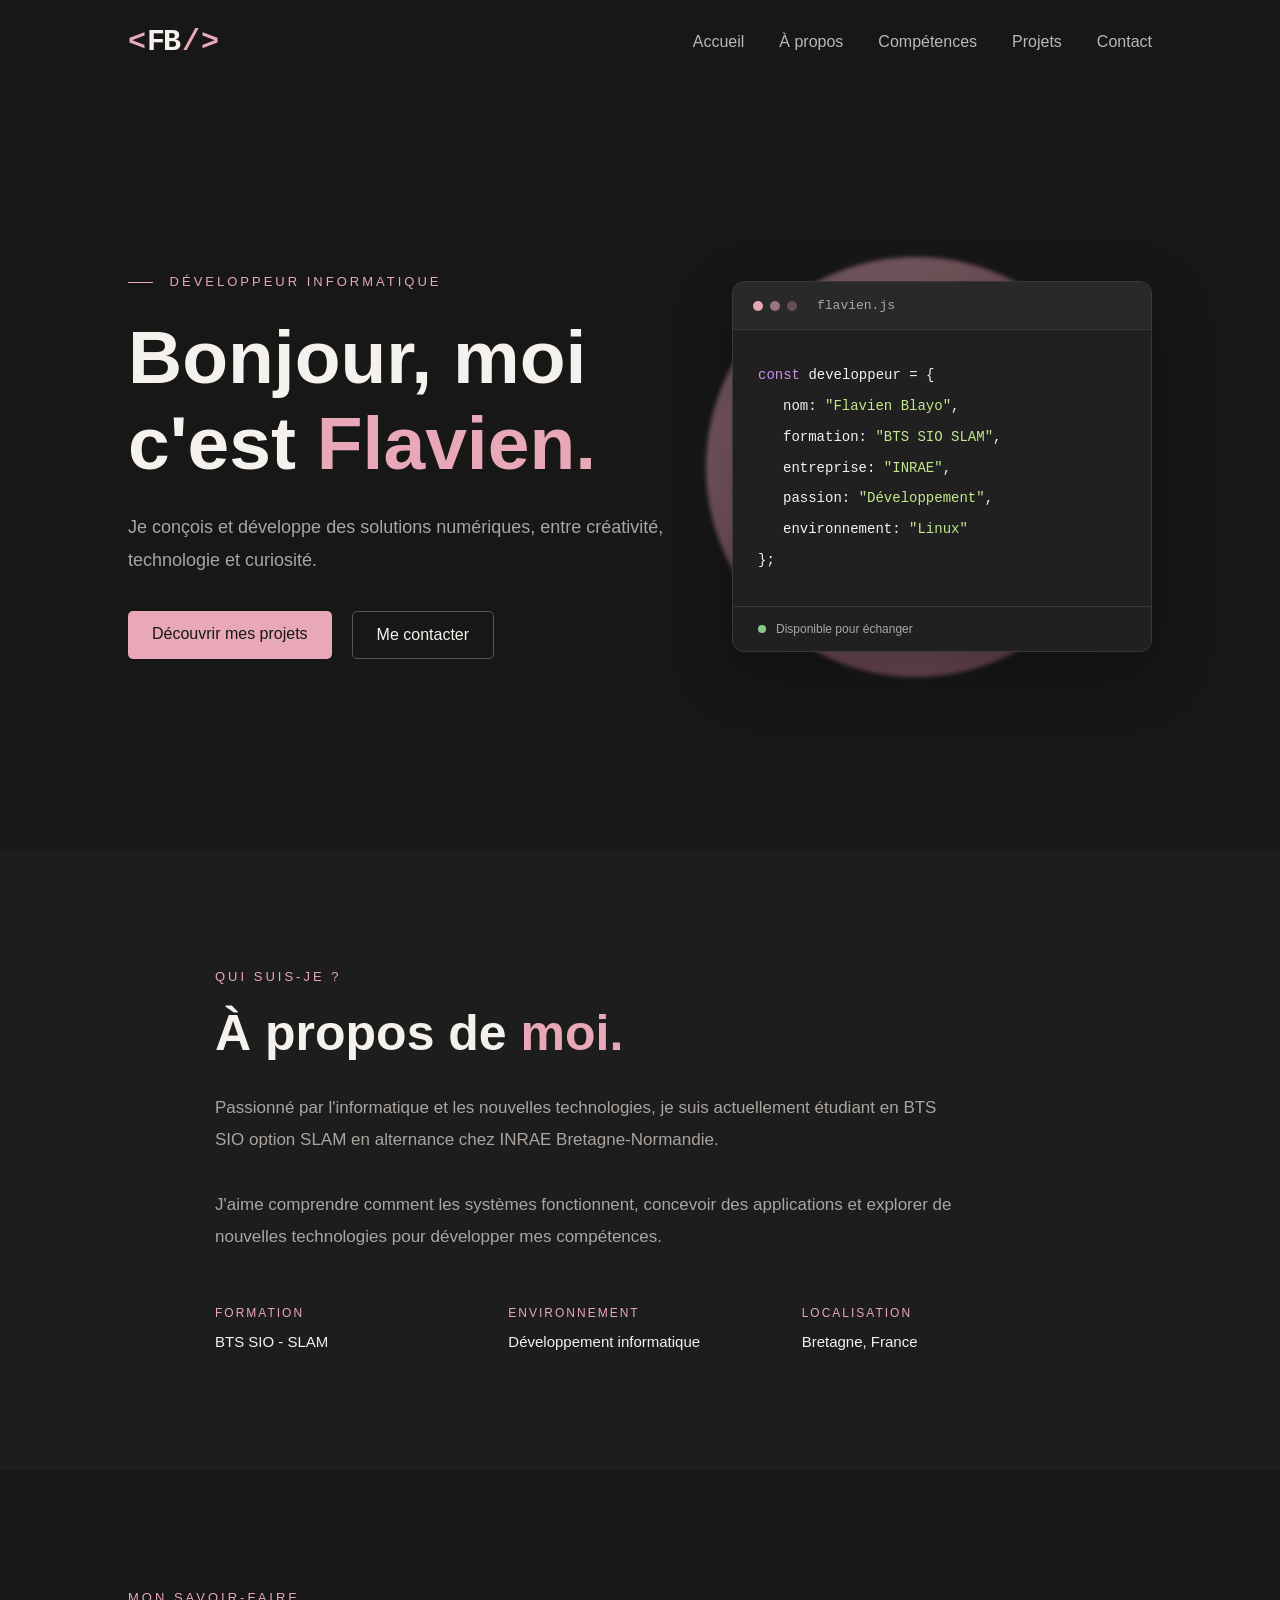
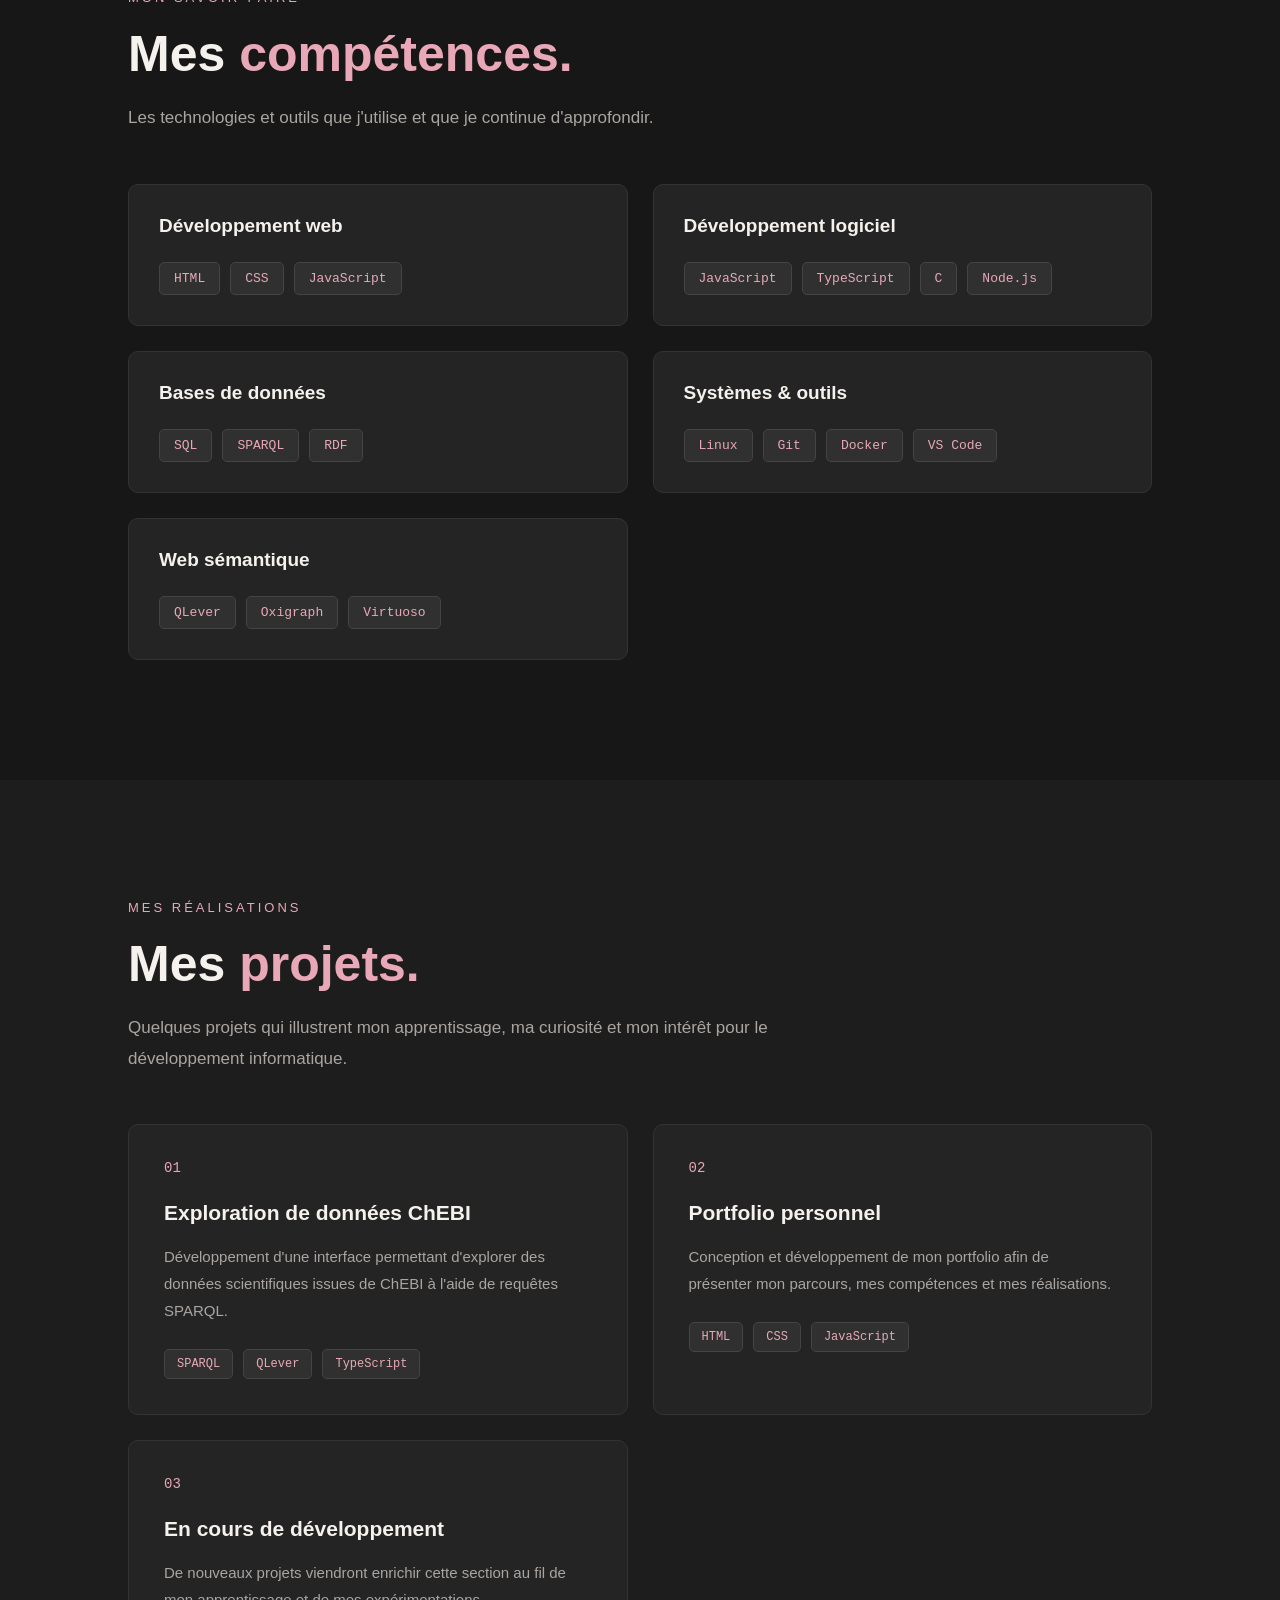
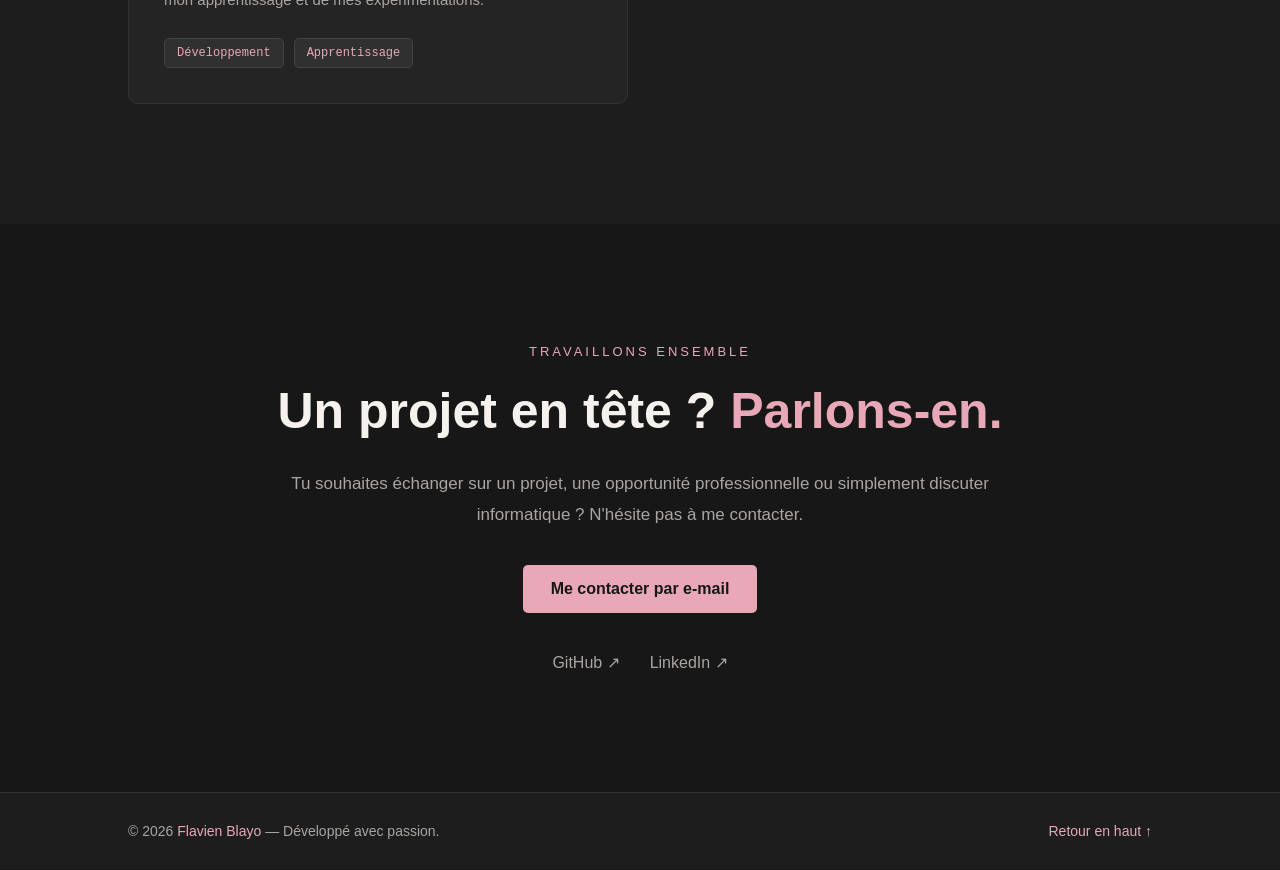
==== index.html @ b7bf933b "Premier commit - portfolio" ====
<!DOCTYPE html>
<html lang="fr">

<head>
    <meta charset="UTF-8">
    <meta name="viewport" content="width=device-width, initial-scale=1.0">

    <title>Flavien Blayo | Développeur informatique</title>

    <meta name="description" content="Portfolio de Flavien Blayo, développeur informatique. Découvrez mes compétences, mes projets et mon parcours.">

    <link rel="stylesheet" href="style.css">
</head>

<body>

    <div class="sakura-container" aria-hidden="true"></div>
    <!-- Navigation -->
    <header>
        <nav class="navbar">
      <a href="#" class="logo" aria-label="Flavien Blayo - Accueil">
    <span class="logo-bracket">&lt;</span>
    <span class="logo-text">FB</span>
    <span class="logo-slash">/</span>
    <span class="logo-bracket">&gt;</span>
</a>

            <ul class="nav-links">
                <li><a href="#accueil">Accueil</a></li>
                <li><a href="#apropos">À propos</a></li>
                <li><a href="#competences">Compétences</a></li>
                <li><a href="#projets">Projets</a></li>
                <li><a href="#contact">Contact</a></li>
            </ul>
        </nav>
    </header>

    <!-- Accueil -->
    <main>

        <section id="accueil" class="hero">

            <div class="japanese-moon"></div>

            <div class="hero-content">

                <p class="hero-subtitle">
                    <span></span> DÉVELOPPEUR INFORMATIQUE
                </p>

                <h1>
                    Bonjour, moi c'est <span>Flavien.</span>
                </h1>

                <p class="hero-description">
                    Je conçois et développe des solutions numériques,
                    entre créativité, technologie et curiosité.
                </p>

                <div class="hero-buttons">
                    <a href="#projets" class="btn-primary">
                        Découvrir mes projets
                    </a>

                    <a href="#contact" class="btn-secondary">
                        Me contacter
                    </a>
                </div>

            </div>

            <div class="developer-card">

    <div class="card-header">
        <div class="card-dots">
            <span></span>
            <span></span>
            <span></span>
        </div>
        <p>flavien.js</p>
    </div>

    <div class="card-code">
        <p><span class="code-purple">const</span> developpeur = {</p>

        <p class="code-indent">
            nom: <span class="code-green">"Flavien Blayo"</span>,
        </p>

        <p class="code-indent">
            formation: <span class="code-green">"BTS SIO SLAM"</span>,
        </p>

        <p class="code-indent">
            entreprise: <span class="code-green">"INRAE"</span>,
        </p>

        <p class="code-indent">
            passion: <span class="code-green">"Développement"</span>,
        </p>

        <p class="code-indent">
            environnement: <span class="code-green">"Linux"</span>
        </p>

        <p>};</p>
    </div>

    <div class="card-footer">
        <span class="status-dot"></span>
        Disponible pour échanger
    </div>

</div>

        </section>

        <!-- À propos -->
<section id="apropos" class="about">
    <div class="about-container">

        <p class="section-subtitle">QUI SUIS-JE ?</p>

        <h2>À propos de <span>moi.</span></h2>

        <p class="about-description">
            Passionné par l'informatique et les nouvelles technologies,
            je suis actuellement étudiant en BTS SIO option SLAM
            en alternance chez INRAE Bretagne-Normandie.

            <br><br>

            J'aime comprendre comment les systèmes fonctionnent,
            concevoir des applications et explorer de nouvelles
            technologies pour développer mes compétences.
        </p>

        <div class="about-details">
            <div>
                <span class="detail-label">FORMATION</span>
                <p>BTS SIO - SLAM</p>
            </div>

            <div>
                <span class="detail-label">ENVIRONNEMENT</span>
                <p>Développement informatique</p>
            </div>

            <div>
                <span class="detail-label">LOCALISATION</span>
                <p>Bretagne, France</p>
            </div>
        </div>

    </div>
</section>

<!-- Compétences -->
<section id="competences" class="skills">

    <div class="skills-container">

        <p class="section-subtitle">MON SAVOIR-FAIRE</p>

        <h2>Mes <span>compétences.</span></h2>

        <p class="skills-description">
            Les technologies et outils que j'utilise
            et que je continue d'approfondir.
        </p>

        <div class="skills-grid">

            <!-- Développement web -->
            <div class="skill-card">
                <h3>Développement web</h3>
                <div class="skill-tags">
                    <span>HTML</span>
                    <span>CSS</span>
                    <span>JavaScript</span>
                </div>
            </div>

            <!-- Développement logiciel -->
<div class="skill-card">
    <h3>Développement logiciel</h3>
    <div class="skill-tags">
        <span>JavaScript</span>
        <span>TypeScript</span>
        <span>C</span>
        <span>Node.js</span>
    </div>
</div>

            <!-- Bases de données -->
            <div class="skill-card">
                <h3>Bases de données</h3>
                <div class="skill-tags">
                    <span>SQL</span>
                    <span>SPARQL</span>
                    <span>RDF</span>
                </div>
            </div>

            <!-- Systèmes -->
            <div class="skill-card">
                <h3>Systèmes & outils</h3>
                <div class="skill-tags">
                    <span>Linux</span>
                    <span>Git</span>
                    <span>Docker</span>
                    <span>VS Code</span>
                </div>
            </div>

            <!-- Web sémantique -->
            <div class="skill-card">
                <h3>Web sémantique</h3>
                <div class="skill-tags">
                    <span>QLever</span>
                    <span>Oxigraph</span>
                    <span>Virtuoso</span>
                </div>
            </div>

        </div>

    </div>

</section>

<!-- Section Projets -->
<section id="projets" class="projects">
    <div class="projects-container">

        <p class="section-subtitle">MES RÉALISATIONS</p>
        <h2>Mes <span>projets.</span></h2>

        <p class="projects-description">
            Quelques projets qui illustrent mon apprentissage,
            ma curiosité et mon intérêt pour le développement informatique.
        </p>

        <div class="projects-grid">

            <!-- Projet 1 -->
            <article class="project-card">
                <div class="project-number">01</div>
                <h3>Exploration de données ChEBI</h3>
                <p>
                    Développement d'une interface permettant d'explorer
                    des données scientifiques issues de ChEBI à l'aide
                    de requêtes SPARQL.
                </p>
                <div class="project-tags">
                    <span>SPARQL</span>
                    <span>QLever</span>
                    <span>TypeScript</span>
                </div>
            </article>

            <!-- Projet 2 -->
            <article class="project-card">
                <div class="project-number">02</div>
                <h3>Portfolio personnel</h3>
                <p>
                    Conception et développement de mon portfolio
                    afin de présenter mon parcours, mes compétences
                    et mes réalisations.
                </p>
                <div class="project-tags">
                    <span>HTML</span>
                    <span>CSS</span>
                    <span>JavaScript</span>
                </div>
            </article>

            <!-- Projet 3 -->
            <article class="project-card">
                <div class="project-number">03</div>
                <h3>En cours de développement</h3>
                <p>
                    De nouveaux projets viendront enrichir cette
                    section au fil de mon apprentissage et de mes
                    expérimentations.
                </p>
                <div class="project-tags">
                    <span>Développement</span>
                    <span>Apprentissage</span>
                </div>
            </article>

        </div>
    </div>
</section>

<!-- Section Contact -->
<section id="contact" class="contact">
    <div class="contact-container">

        <p class="section-subtitle">TRAVAILLONS ENSEMBLE</p>

        <h2>Un projet en tête ? <span>Parlons-en.</span></h2>

        <p class="contact-description">
            Tu souhaites échanger sur un projet, une opportunité
            professionnelle ou simplement discuter informatique ?
            N'hésite pas à me contacter.
        </p>

        <a href="mailto:blayoflavien@hotmail.com" class="contact-button">
            Me contacter par e-mail
        </a>

        <div class="social-links">
            <a href="https://github.com/blayto35"
               target="_blank"
               rel="noopener noreferrer">GitHub ↗</a>

            <a href="https://www.linkedin.com/in/flavien-blayo/"
               target="_blank"
               rel="noopener noreferrer">LinkedIn ↗</a>
        </div>

    </div>
</section>

    </main>
    <!-- Pied de page -->
<footer class="footer">
    <p>
        © 2026 <span>Flavien Blayo</span> — Développé avec passion.
    </p>

    <a href="#accueil">Retour en haut ↑</a>
</footer>

    <script src="script.js"></script>

</body>

</html>
---- style.css ----
/* ========================================= */
/* 1. CONFIGURATION GÉNÉRALE */
/* ========================================= */

* {
    margin: 0;
    padding: 0;
    box-sizing: border-box;
}

html {
    scroll-behavior: smooth;
}

body {
    background-color: #171717;
    color: #F5F1EC;
    font-family: Arial, sans-serif;
}


/* ========================================= */
/* 2. NAVIGATION */
/* ========================================= */

.navbar {
    display: flex;
    justify-content: space-between;
    align-items: center;
    padding: 25px 10%;
}

/* Logo développeur */

.logo {
    display: flex;
    align-items: center;
    text-decoration: none;
    font-family: monospace;
    font-size: 30px;
    font-weight: 800;
    letter-spacing: -2px;
    transition: transform 0.3s ease;
}

.logo-bracket {
    color: #E8A8B7;
}

.logo-text {
    color: #F5F1EC;
    margin: 0 3px;
}

.logo-slash {
    color: #E8A8B7;
    margin-right: 3px;
}

.logo:hover {
    transform: translateY(-3px);
}

/* Liens de navigation */

.nav-links {
    display: flex;
    gap: 35px;
    list-style: none;
}

.nav-links a {
    color: #BDB8B4;
    text-decoration: none;
    transition: color 0.3s;
}

.nav-links a:hover {
    color: #E8A8B7;
}


/* ========================================= */
/* 3. ACCUEIL */
/* ========================================= */

.hero {
    position: relative;
    isolation: isolate;
    overflow: hidden;

    min-height: 85vh;

    display: flex;
    align-items: center;
    justify-content: space-between;

    gap: 50px;
    padding: 0 10%;
}

.hero-content {
    position: relative;
    z-index: 1;

    flex: 1;
    max-width: 750px;
    min-width: 0;
}

/* Sous-titre */

.hero-subtitle {
    color: #E8A8B7;
    letter-spacing: 3px;
    font-size: 13px;
    margin-bottom: 25px;
}

.hero-subtitle span {
    display: inline-block;
    width: 25px;
    height: 1px;
    background-color: #E8A8B7;
    vertical-align: middle;
    margin-right: 10px;
}

/* Titre principal */

.hero h1 {
    font-size: clamp(42px, 6vw, 75px);
    margin-bottom: 25px;
}

.hero h1 span {
    color: #E8A8B7;
}

/* Description */

.hero-description {
    color: #AAA5A1;
    font-size: 18px;
    line-height: 1.8;
    max-width: 550px;
    margin-bottom: 35px;
}


/* ========================================= */
/* 4. BOUTONS */
/* ========================================= */

.hero-buttons {
    display: flex;
    gap: 20px;
    flex-wrap: wrap;
}

.hero-buttons a {
    padding: 14px 24px;
    border-radius: 5px;
    text-decoration: none;
    transition: 0.3s;
}

.btn-primary {
    background-color: #E8A8B7;
    color: #171717;
}

.btn-primary:hover {
    background-color: #F4DCE2;
    transform: translateY(-3px);
}

.btn-secondary {
    border: 1px solid #555;
    color: #F5F1EC;
}

.btn-secondary:hover {
    border-color: #E8A8B7;
    color: #E8A8B7;
}


/* ========================================= */
/* 5. CARTE DÉVELOPPEUR */
/* ========================================= */

.developer-card {
    position: relative;
    z-index: 1;

    width: 420px;
    flex-shrink: 0;

    background-color: #202020;
    border: 1px solid #383838;
    border-radius: 12px;
    overflow: hidden;

    box-shadow: 0 20px 60px rgba(0, 0, 0, 0.3);

    transition:
        transform 0.4s ease,
        border-color 0.4s ease,
        box-shadow 0.4s ease;
}

.developer-card:hover {
    transform: translateY(-8px);
    border-color: #E8A8B7;

    box-shadow:
        0 20px 60px rgba(0, 0, 0, 0.3),
        0 0 25px rgba(232, 168, 183, 0.12);
}

/* En-tête de la carte */

.card-header {
    display: flex;
    align-items: center;
    gap: 20px;

    padding: 16px 20px;

    background-color: #292929;
    border-bottom: 1px solid #383838;
}

/* Petits points */

.card-dots {
    display: flex;
    gap: 7px;
}

.card-dots span {
    width: 10px;
    height: 10px;
    border-radius: 50%;
    background-color: #E8A8B7;
}

.card-dots span:nth-child(2) {
    opacity: 0.6;
}

.card-dots span:nth-child(3) {
    opacity: 0.3;
}

.card-header p {
    color: #AAA5A1;
    font-family: monospace;
    font-size: 13px;
}

/* Code */

.card-code {
    padding: 30px 25px;

    font-family: 'Courier New', monospace;
    font-size: 14px;
    line-height: 2.2;

    color: #F5F1EC;
}

.code-indent {
    padding-left: 25px;
}

.code-purple {
    color: #C792EA;
}

.code-green {
    color: #C3E88D;
}

/* Pied de carte */

.card-footer {
    display: flex;
    align-items: center;
    gap: 10px;

    padding: 15px 25px;

    border-top: 1px solid #383838;

    color: #AAA5A1;
    font-size: 12px;
}

.status-dot {
    width: 8px;
    height: 8px;

    background-color: #8BC98B;
    border-radius: 50%;
}

/* Animation du code */

.card-code p {
    opacity: 0;
    animation: apparitionCode 0.5s ease forwards;
}

.card-code p:nth-child(1) {
    animation-delay: 0.2s;
}

.card-code p:nth-child(2) {
    animation-delay: 0.5s;
}

.card-code p:nth-child(3) {
    animation-delay: 0.8s;
}

.card-code p:nth-child(4) {
    animation-delay: 1.1s;
}

.card-code p:nth-child(5) {
    animation-delay: 1.4s;
}

.card-code p:nth-child(6) {
    animation-delay: 1.7s;
}

.card-code p:nth-child(7) {
    animation-delay: 2s;
}

@keyframes apparitionCode {
    from {
        opacity: 0;
        transform: translateX(-10px);
    }

    to {
        opacity: 1;
        transform: translateX(0);
    }
}


/* ========================================= */
/* 6. LUNE JAPONAISE */
/* ========================================= */

.japanese-moon {
    position: absolute;

    width: 420px;
    height: 420px;

    right: 12%;
    top: 50%;

    transform: translateY(-50%);

    border-radius: 50%;

    background: radial-gradient(
        circle at 40% 40%,
        #F4DCE2 0%,
        #E8A8B7 40%,
        #C87991 75%,
        transparent 100%
    );

    opacity: 0.45;
    filter: blur(2px);

    z-index: 0;
    pointer-events: none;
}


/* ========================================= */
/* 7. SECTION À PROPOS */
/* ========================================= */

.about {
    padding: 120px 10%;
    background-color: #1D1D1D;
}

.about-container {
    max-width: 850px;
    margin: 0 auto;
}

.section-subtitle {
    color: #E8A8B7;
    letter-spacing: 3px;
    font-size: 13px;
    margin-bottom: 20px;
}

.about h2 {
    font-size: clamp(35px, 5vw, 50px);
    margin-bottom: 30px;
}

.about h2 span {
    color: #E8A8B7;
}

.about-description {
    color: #AAA5A1;
    font-size: 17px;
    line-height: 1.9;
    max-width: 750px;
}

/* Informations personnelles */

.about-details {
    display: grid;
    grid-template-columns: repeat(3, 1fr);
    gap: 30px;
    margin-top: 50px;
}

.detail-label {
    color: #E8A8B7;
    font-size: 12px;
    letter-spacing: 2px;
}

.about-details p {
    color: #F5F1EC;
    margin-top: 12px;
    font-size: 15px;
}


/* ========================================= */
/* 8. SECTION COMPÉTENCES */
/* ========================================= */

.skills {
    padding: 120px 10%;
    background-color: #171717;
}

.skills-container {
    max-width: 1100px;
    margin: 0 auto;
}

.skills h2 {
    font-size: clamp(35px, 5vw, 50px);
    margin-bottom: 20px;
}

.skills h2 span {
    color: #E8A8B7;
}

.skills-description {
    color: #AAA5A1;
    font-size: 17px;
    margin-bottom: 50px;
    line-height: 1.8;
}

/* Grille des compétences */

.skills-grid {
    display: grid;
    grid-template-columns: repeat(2, 1fr);
    gap: 25px;
}

.skill-card {
    background-color: #242424;
    border: 1px solid #333;
    border-radius: 10px;
    padding: 30px;

    transition:
        transform 0.3s,
        border-color 0.3s;
}

.skill-card:hover {
    transform: translateY(-5px);
    border-color: #E8A8B7;
}

.skill-card h3 {
    color: #F5F1EC;
    font-size: 19px;
    margin-bottom: 25px;
}

/* Technologies */

.skill-tags {
    display: flex;
    flex-wrap: wrap;
    gap: 10px;
}

.skill-tags span {
    background-color: #303030;
    color: #E8A8B7;

    border: 1px solid #444;
    padding: 8px 14px;
    border-radius: 5px;

    font-size: 13px;
    font-family: monospace;
}


/* ========================================= */
/* 9. SECTION PROJETS */
/* ========================================= */

.projects {
    padding: 120px 10%;
    background-color: #1D1D1D;
}

.projects-container {
    max-width: 1100px;
    margin: 0 auto;
}

.projects h2 {
    font-size: clamp(35px, 5vw, 50px);
    margin-bottom: 20px;
}

.projects h2 span {
    color: #E8A8B7;
}

.projects-description {
    color: #AAA5A1;
    font-size: 17px;
    line-height: 1.8;
    margin-bottom: 50px;
    max-width: 650px;
}

/* Grille des projets */

.projects-grid {
    display: grid;
    grid-template-columns: repeat(2, 1fr);
    gap: 25px;
}

.project-card {
    position: relative;

    background-color: #242424;
    border: 1px solid #333;
    border-radius: 10px;

    padding: 35px;

    transition:
        transform 0.3s,
        border-color 0.3s;
}

.project-card:hover {
    transform: translateY(-6px);
    border-color: #E8A8B7;
}

.project-number {
    color: #E8A8B7;
    font-family: monospace;
    font-size: 14px;
    margin-bottom: 25px;
}

.project-card h3 {
    font-size: 21px;
    margin-bottom: 18px;
}

.project-card p {
    color: #AAA5A1;
    line-height: 1.8;
    font-size: 15px;
    margin-bottom: 25px;
}

/* Technologies des projets */

.project-tags {
    display: flex;
    flex-wrap: wrap;
    gap: 10px;
}

.project-tags span {
    background-color: #303030;
    color: #E8A8B7;

    border: 1px solid #444;
    padding: 7px 12px;
    border-radius: 5px;

    font-size: 12px;
    font-family: monospace;
}


/* ========================================= */
/* 10. SECTION CONTACT */
/* ========================================= */

.contact {
    padding: 120px 10%;
    background-color: #171717;
    text-align: center;
}

.contact-container {
    max-width: 750px;
    margin: 0 auto;
}

.contact h2 {
    font-size: clamp(35px, 5vw, 50px);
    margin-bottom: 25px;
    line-height: 1.3;
}

.contact h2 span {
    color: #E8A8B7;
}

.contact-description {
    color: #AAA5A1;
    font-size: 17px;
    line-height: 1.8;
    margin-bottom: 35px;
}

/* Bouton de contact */

.contact-button {
    display: inline-block;

    padding: 15px 28px;

    background-color: #E8A8B7;
    color: #171717;

    border-radius: 5px;
    text-decoration: none;
    font-weight: bold;

    transition: 0.3s;
}

.contact-button:hover {
    background-color: #F4DCE2;
    transform: translateY(-3px);
}

/* Réseaux sociaux */

.social-links {
    display: flex;
    justify-content: center;
    gap: 30px;
    margin-top: 40px;
}

.social-links a {
    color: #AAA5A1;
    text-decoration: none;
    transition: color 0.3s;
}

.social-links a:hover {
    color: #E8A8B7;
}


/* ========================================= */
/* 11. PIED DE PAGE */
/* ========================================= */

.footer {
    display: flex;
    justify-content: space-between;
    align-items: center;

    padding: 30px 10%;

    background-color: #1D1D1D;
    border-top: 1px solid #333;

    color: #AAA5A1;
    font-size: 14px;
}

.footer span {
    color: #E8A8B7;
}

.footer a {
    color: #E8A8B7;
    text-decoration: none;
}


/* ========================================= */
/* 12. ANIMATIONS */
/* ========================================= */

/* Pétales Sakura */

.sakura-container {
    position: fixed;
    inset: 0;

    pointer-events: none;
    overflow: hidden;

    z-index: 10;
}

.sakura-petal {
    position: absolute;
    top: -30px;

    width: 12px;
    height: 16px;

    background-color: #E8A8B7;
    border-radius: 100% 0 100% 0;

    opacity: 0.6;

    animation: chute linear infinite;
}

@keyframes chute {
    0% {
        transform: translateY(-30px) rotate(0deg);
    }

    100% {
        transform: translateY(110vh) rotate(360deg);
    }
}

/* Apparition progressive au défilement */

.reveal {
    opacity: 0;
    transform: translateY(35px);

    transition:
        opacity 0.8s ease,
        transform 0.8s ease;
}

.reveal.visible {
    opacity: 1;
    transform: translateY(0);
}


/* ========================================= */
/* 13. RESPONSIVE : TABLETTES */
/* ========================================= */

@media screen and (max-width: 900px) {

    /* Navigation */

    .navbar {
        padding: 25px 5%;
    }

    .nav-links {
        gap: 18px;
    }

    /* Accueil */

    .hero {
        flex-direction: column;
        align-items: flex-start;
        justify-content: center;

        padding: 70px 6%;
    }

    .developer-card {
        width: 100%;
        max-width: 420px;
    }

    /* Lune */

    .japanese-moon {
        width: 280px;
        height: 280px;

        right: -80px;
        top: 25%;
    }

    /* Sections */

    .about,
    .skills,
    .projects {
        padding-left: 6%;
        padding-right: 6%;
    }
}


/* ========================================= */
/* 14. RESPONSIVE : TÉLÉPHONES */
/* ========================================= */

@media screen and (max-width: 600px) {

    /* Navigation */

    .navbar {
        flex-direction: column;
        gap: 25px;
        padding: 25px 5%;
    }

    .nav-links {
        flex-wrap: wrap;
        justify-content: center;
        gap: 15px 20px;
    }

    .nav-links a {
        font-size: 14px;
    }

    /* Accueil */

    .hero {
        min-height: 75vh;
        padding: 60px 7%;
    }

    .hero-description {
        font-size: 16px;
    }

    .hero-buttons {
        flex-direction: column;
        align-items: flex-start;
    }

    /* Carte développeur */

    .card-code {
        font-size: 12px;
        padding: 25px 15px;
    }

    /* À propos, compétences et projets */

    .about,
    .skills,
    .projects {
        padding: 80px 7%;
    }

    .about-details {
        grid-template-columns: 1fr;
        gap: 25px;
    }

    .skills-grid,
    .projects-grid {
        grid-template-columns: 1fr;
    }

    .project-card {
        padding: 25px;
    }

    /* Contact */

    .contact {
        padding: 80px 7%;
    }

    .social-links {
        gap: 20px;
        flex-wrap: wrap;
    }

    /* Pied de page */

    .footer {
        flex-direction: column;
        gap: 20px;

        text-align: center;
        padding: 30px 7%;
    }
}


/* ========================================= */
/* 15. ACCESSIBILITÉ : RÉDUCTION DES ANIMATIONS */
/* ========================================= */

@media (prefers-reduced-motion: reduce) {

    html {
        scroll-behavior: auto;
    }

    .sakura-petal {
        display: none;
    }

    .reveal {
        opacity: 1;
        transform: none;
        transition: none;
    }

    .card-code p {
        opacity: 1;
        animation: none;
    }

    *,
    *::before,
    *::after {
        animation-duration: 0.01ms !important;
        animation-iteration-count: 1 !important;
        transition-duration: 0.01ms !important;
    }
}
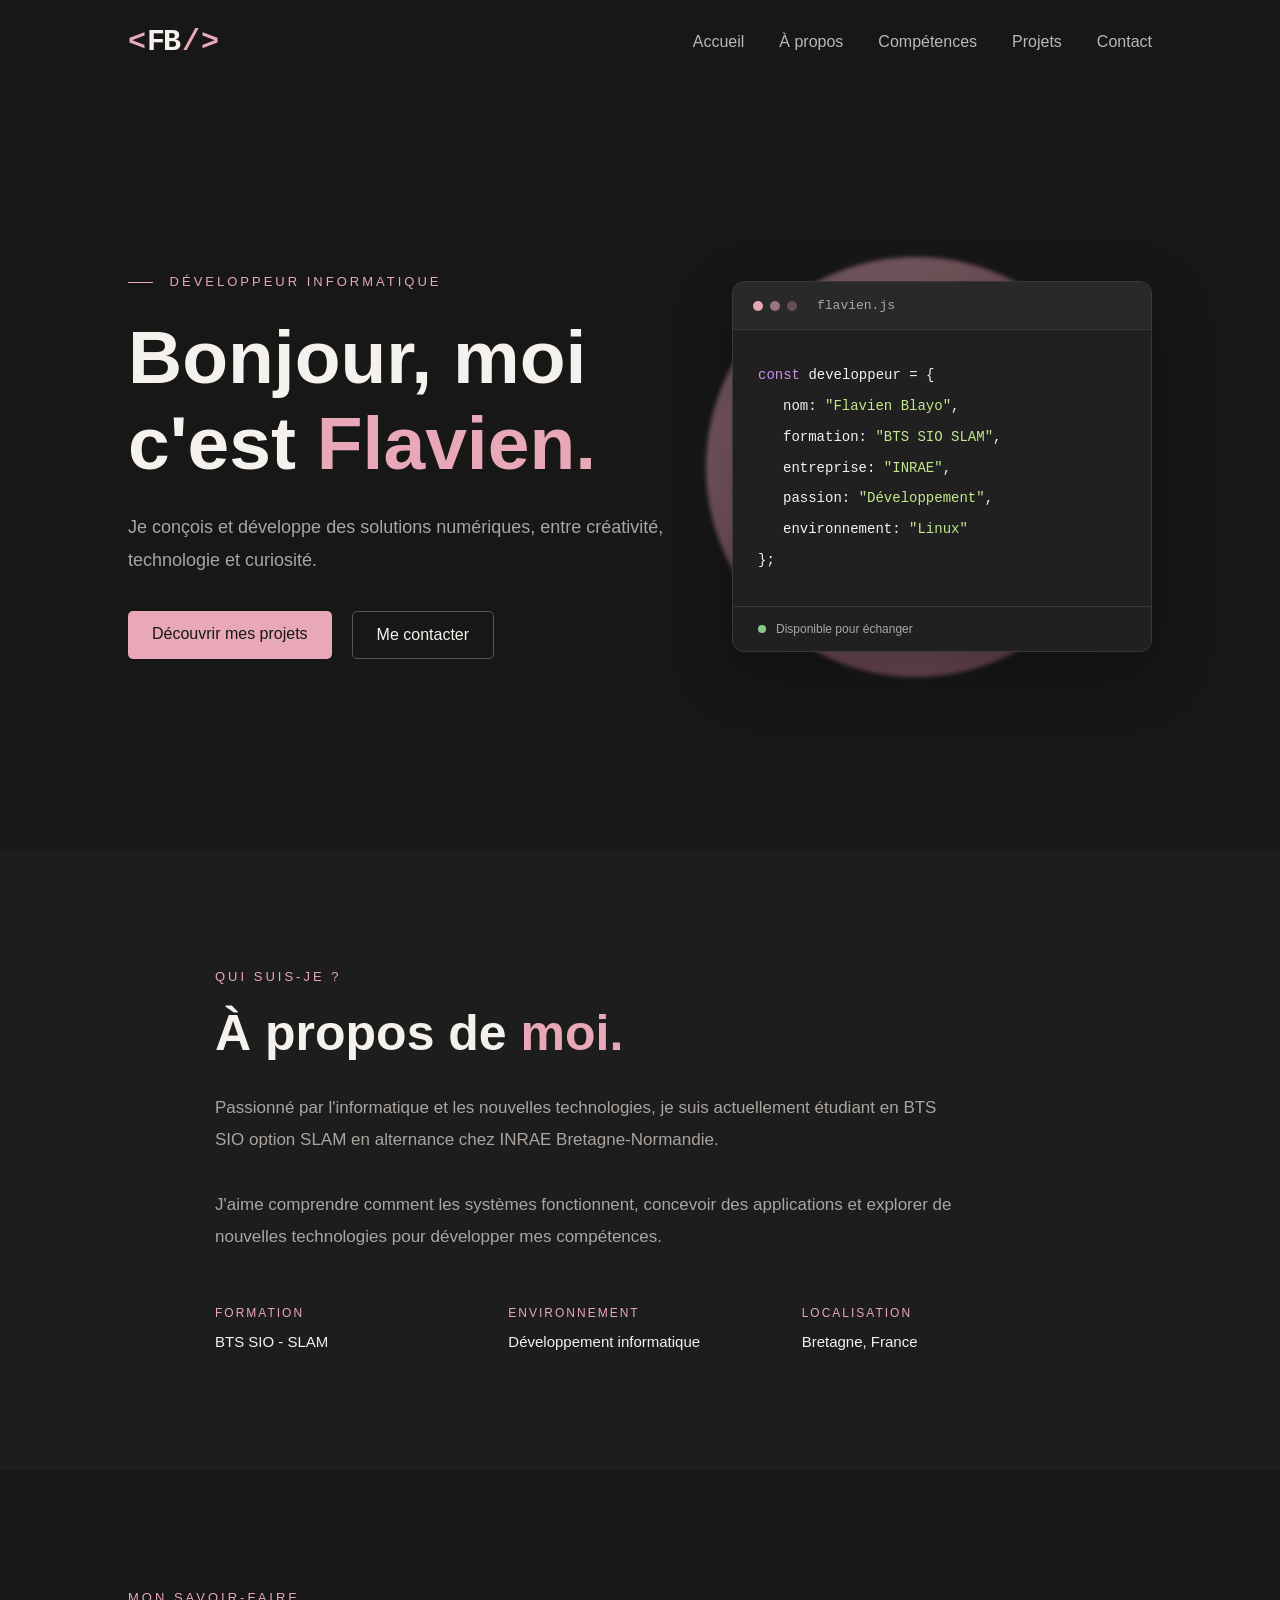
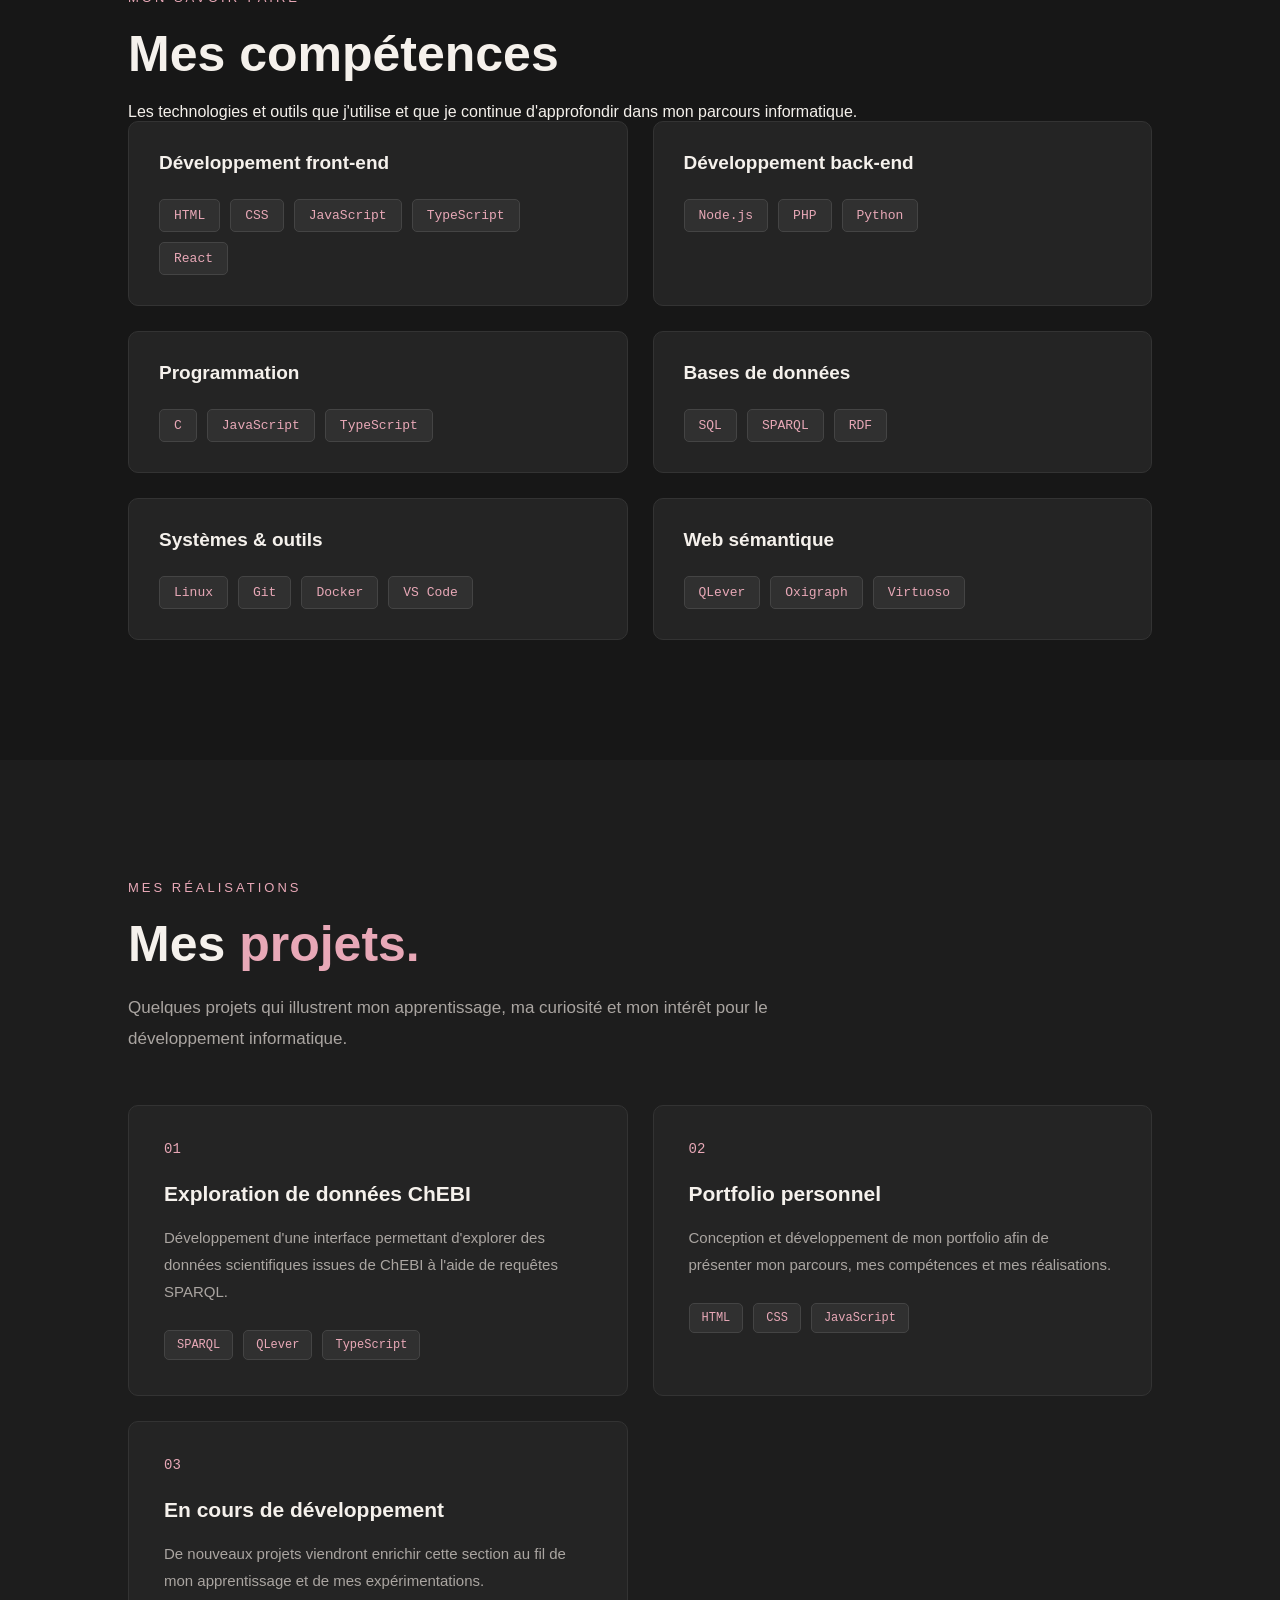
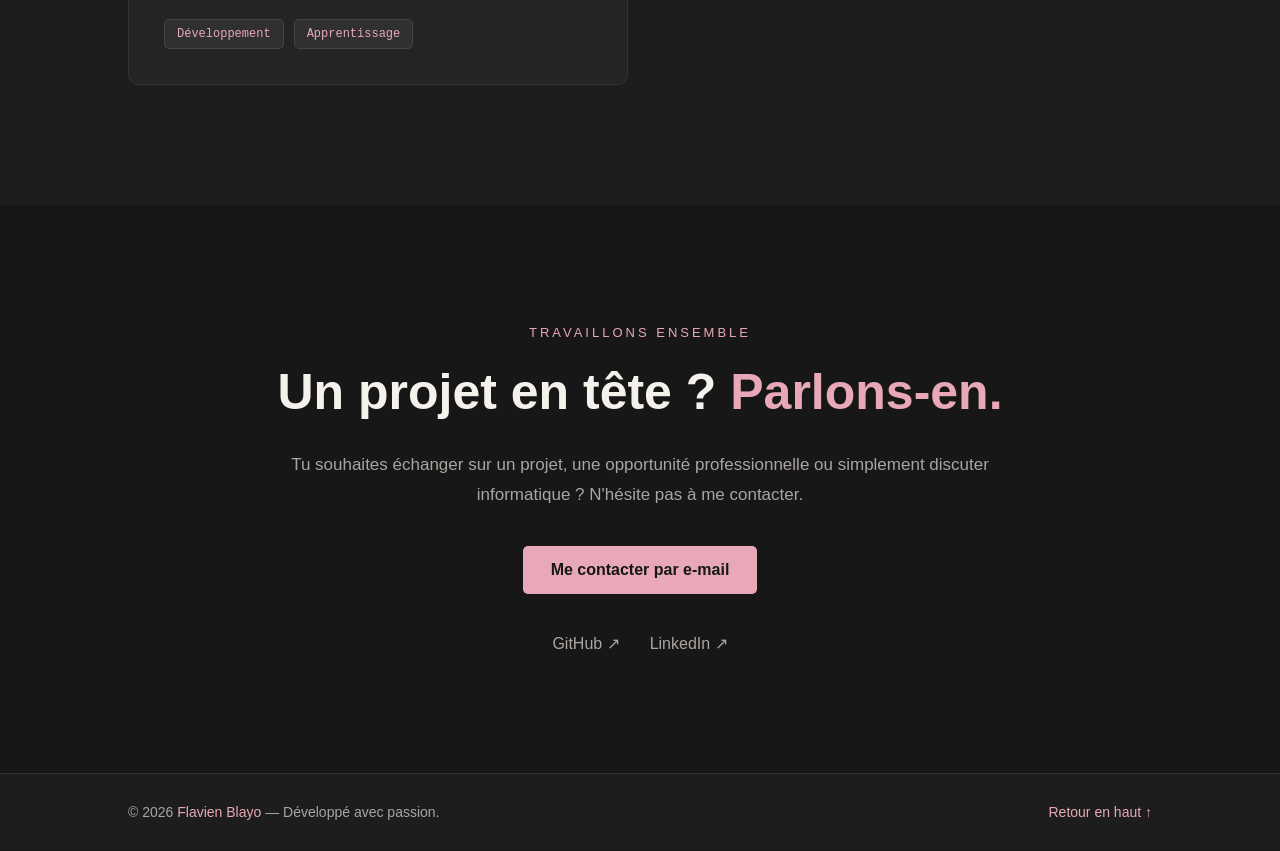
==== commit d3c25ba9: "Amélioration des catégories de compétences" ====
--- a/index.html
+++ b/index.html
@@ -6,10 +6,29 @@
     <meta name="viewport" content="width=device-width, initial-scale=1.0">
 
     <title>Flavien Blayo | Développeur informatique</title>
+    <link rel="icon" type="image/svg+xml" href="favicon.svg">
 
     <meta name="description" content="Portfolio de Flavien Blayo, développeur informatique. Découvrez mes compétences, mes projets et mon parcours.">
 
+    <!-- Open Graph : aperçu lors du partage -->
+<meta property="og:type" content="website">
+<meta property="og:title" content="Flavien Blayo | Développeur informatique">
+<meta property="og:description" content="Découvrez le portfolio de Flavien Blayo, étudiant en BTS SIO SLAM et développeur informatique chez INRAE Bretagne-Normandie.">
+<meta property="og:url" content="https://blayto35.github.io/portfolio-flavien/">
+<meta property="og:site_name" content="Portfolio de Flavien Blayo">
+<meta property="og:locale" content="fr_FR">
+<meta property="og:image" content="https://blayto35.github.io/portfolio-flavien/og-image.png">
+<meta property="og:image:alt" content="Portfolio de Flavien Blayo, développeur informatique">
+<meta name="twitter:card" content="summary_large_image">
+<meta name="twitter:image" content="https://blayto35.github.io/portfolio-flavien/og-image.png">
+
+<!-- Twitter / X -->
+<meta name="twitter:card" content="summary">
+<meta name="twitter:title" content="Flavien Blayo | Développeur informatique">
+<meta name="twitter:description" content="Étudiant en BTS SIO SLAM et développeur informatique chez INRAE Bretagne-Normandie.">
+
     <link rel="stylesheet" href="style.css">
+
 </head>
 
 <body>
@@ -157,40 +176,50 @@
 
 <!-- Compétences -->
 <section id="competences" class="skills">
-
     <div class="skills-container">
 
         <p class="section-subtitle">MON SAVOIR-FAIRE</p>
 
-        <h2>Mes <span>compétences.</span></h2>
-
-        <p class="skills-description">
-            Les technologies et outils que j'utilise
-            et que je continue d'approfondir.
+        <h2>Mes compétences</h2>
+
+        <p class="section-description">
+            Les technologies et outils que j'utilise et que je continue
+            d'approfondir dans mon parcours informatique.
         </p>
 
         <div class="skills-grid">
 
-            <!-- Développement web -->
-            <div class="skill-card">
-                <h3>Développement web</h3>
+            <!-- Développement front-end -->
+            <div class="skill-card">
+                <h3>Développement front-end</h3>
                 <div class="skill-tags">
                     <span>HTML</span>
                     <span>CSS</span>
                     <span>JavaScript</span>
-                </div>
-            </div>
-
-            <!-- Développement logiciel -->
-<div class="skill-card">
-    <h3>Développement logiciel</h3>
-    <div class="skill-tags">
-        <span>JavaScript</span>
-        <span>TypeScript</span>
-        <span>C</span>
-        <span>Node.js</span>
-    </div>
-</div>
+                    <span>TypeScript</span>
+                    <span>React</span>
+                </div>
+            </div>
+
+            <!-- Développement back-end -->
+            <div class="skill-card">
+                <h3>Développement back-end</h3>
+                <div class="skill-tags">
+                    <span>Node.js</span>
+                    <span>PHP</span>
+                    <span>Python</span>
+                </div>
+            </div>
+
+            <!-- Programmation -->
+            <div class="skill-card">
+                <h3>Programmation</h3>
+                <div class="skill-tags">
+                    <span>C</span>
+                    <span>JavaScript</span>
+                    <span>TypeScript</span>
+                </div>
+            </div>
 
             <!-- Bases de données -->
             <div class="skill-card">
@@ -202,9 +231,9 @@
                 </div>
             </div>
 
-            <!-- Systèmes -->
-            <div class="skill-card">
-                <h3>Systèmes & outils</h3>
+            <!-- Systèmes et outils -->
+            <div class="skill-card">
+                <h3>Systèmes &amp; outils</h3>
                 <div class="skill-tags">
                     <span>Linux</span>
                     <span>Git</span>
@@ -224,9 +253,7 @@
             </div>
 
         </div>
-
-    </div>
-
+    </div>
 </section>
 
 <!-- Section Projets -->
